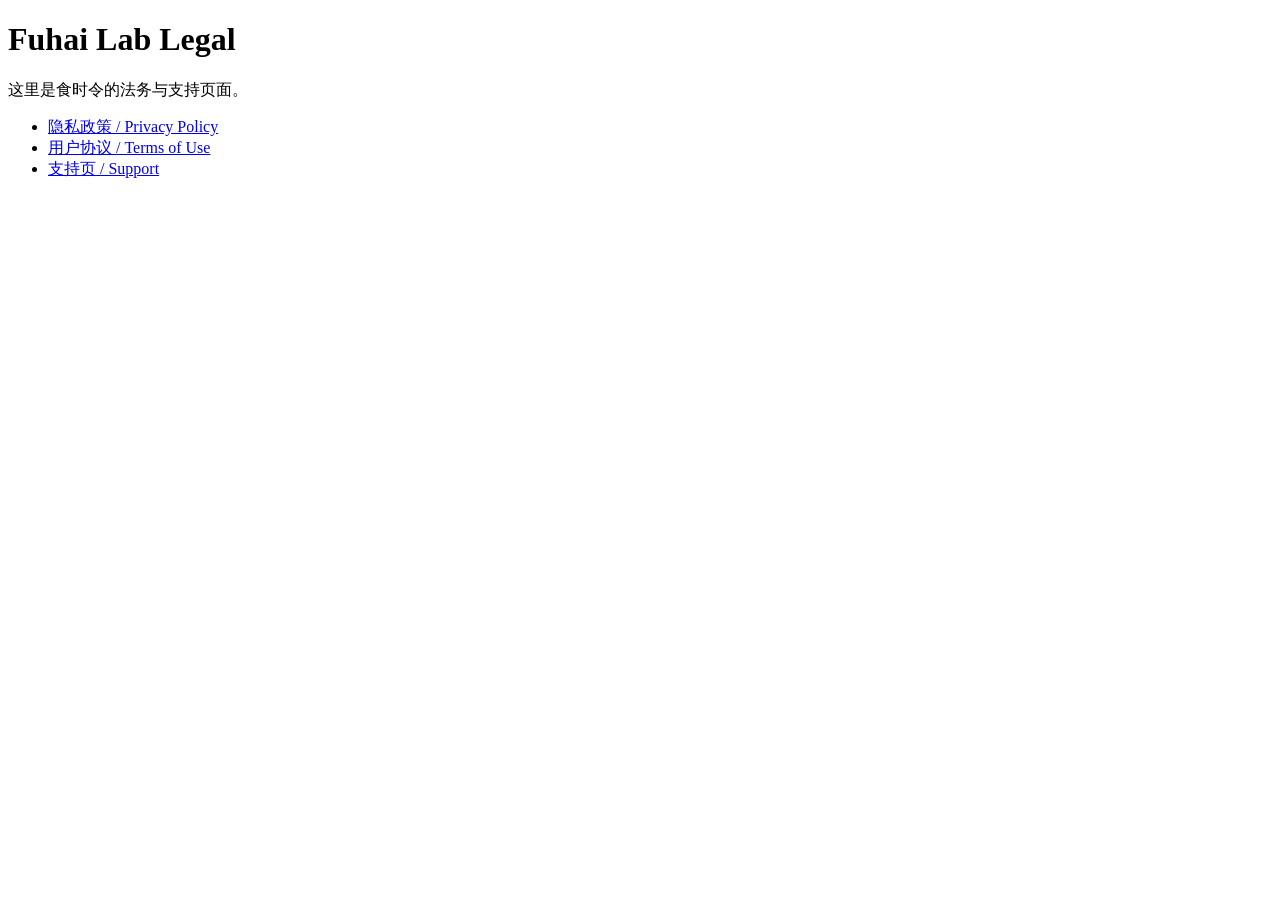
==== index.html @ 19abd69d "Create index.html" ====
<!doctype html>
<html lang="zh-CN">
<head>
  <meta charset="UTF-8">
  <meta name="viewport" content="width=device-width, initial-scale=1.0">
  <title>Fuhai Lab Legal</title>
</head>
<body>
  <h1>Fuhai Lab Legal</h1>
  <p>这里是食时令的法务与支持页面。</p>
  <ul>
    <li><a href="/privacy/">隐私政策 / Privacy Policy</a></li>
    <li><a href="/terms/">用户协议 / Terms of Use</a></li>
    <li><a href="/support/">支持页 / Support</a></li>
  </ul>
</body>
</html>
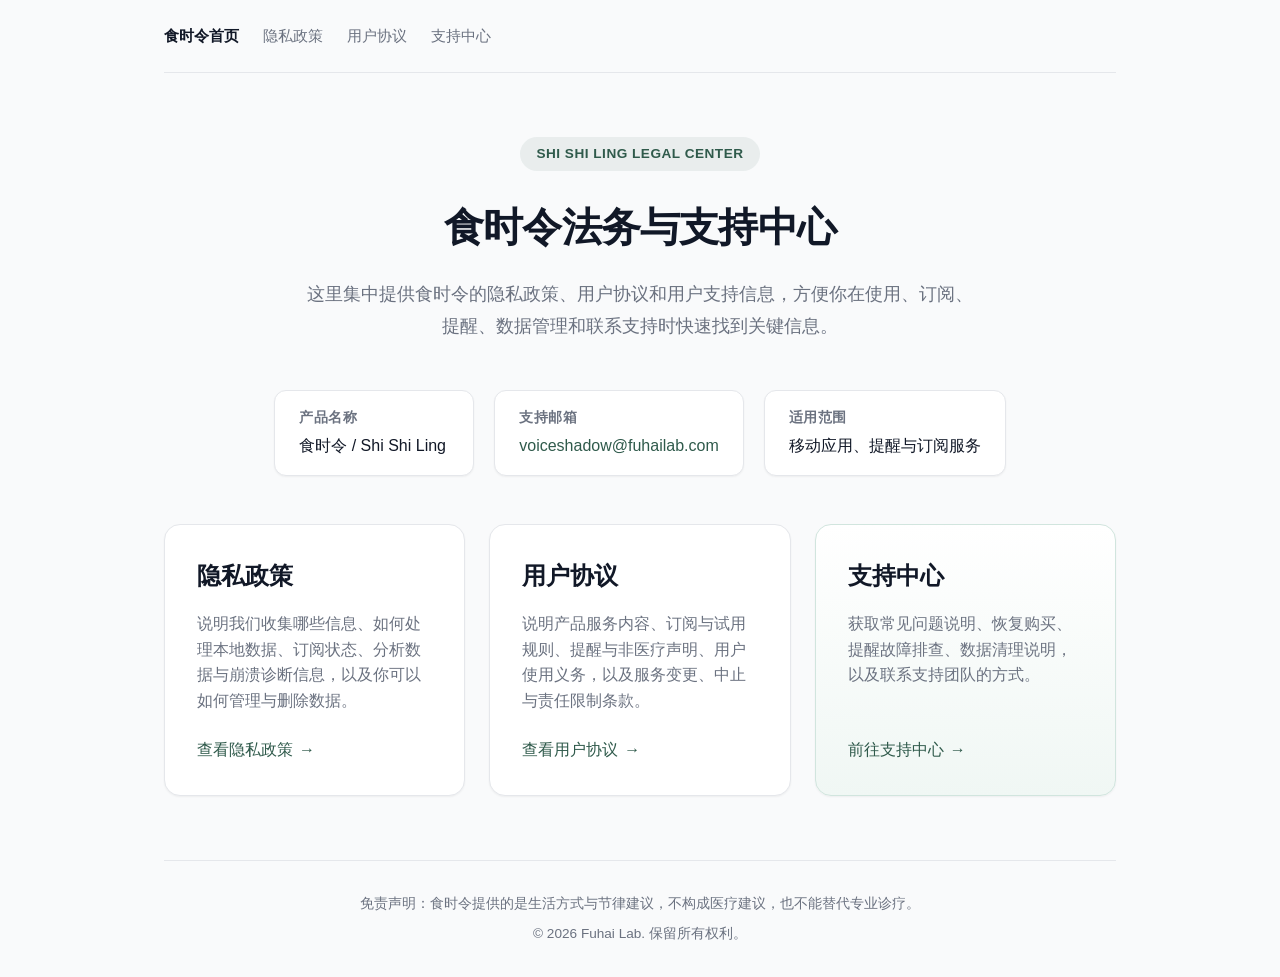
==== commit ca83fbca: "Update index.html" ====
--- a/index.html
+++ b/index.html
@@ -1,17 +1,310 @@
-<!doctype html>
+<!DOCTYPE html>
 <html lang="zh-CN">
+
 <head>
-  <meta charset="UTF-8">
-  <meta name="viewport" content="width=device-width, initial-scale=1.0">
-  <title>Fuhai Lab Legal</title>
+  <meta charset="UTF-8" />
+  <meta name="viewport" content="width=device-width, initial-scale=1.0" />
+  <title>食时令 | 法务与支持中心</title>
+  <meta name="description" content="食时令的隐私政策、用户协议与支持中心。" />
+  <style>
+    /* 基础变量定义：自然、平静的色调 */
+    :root {
+      --primary-color: #2F5A4B;
+      /* 森绿色 */
+      --primary-hover: #1E3F33;
+      --bg-color: #F9FAFB;
+      --card-bg: #FFFFFF;
+      --text-main: #111827;
+      --text-muted: #6B7280;
+      --border-color: #E5E7EB;
+      --radius-lg: 16px;
+      --radius-md: 12px;
+      --shadow-sm: 0 1px 2px 0 rgba(0, 0, 0, 0.05);
+      --shadow-md: 0 4px 6px -1px rgba(0, 0, 0, 0.1), 0 2px 4px -1px rgba(0, 0, 0, 0.06);
+    }
+
+    /* 重置与全局样式 */
+    * {
+      box-sizing: border-box;
+      margin: 0;
+      padding: 0;
+    }
+
+    body {
+      font-family: -apple-system, BlinkMacSystemFont, "PingFang SC", "Microsoft YaHei", "Helvetica Neue", Arial, sans-serif;
+      background-color: var(--bg-color);
+      color: var(--text-main);
+      line-height: 1.6;
+      -webkit-font-smoothing: antialiased;
+    }
+
+    a {
+      color: var(--primary-color);
+      text-decoration: none;
+      transition: color 0.2s ease;
+    }
+
+    a:hover {
+      color: var(--primary-hover);
+    }
+
+    /* 页面容器 */
+    .page-shell {
+      max-width: 1000px;
+      margin: 0 auto;
+      padding: 0 24px;
+      display: flex;
+      flex-direction: column;
+      min-height: 100vh;
+    }
+
+    /* 顶部导航 */
+    .nav {
+      display: flex;
+      gap: 24px;
+      padding: 24px 0;
+      border-bottom: 1px solid var(--border-color);
+      font-weight: 500;
+      font-size: 0.95rem;
+    }
+
+    .nav a {
+      color: var(--text-muted);
+    }
+
+    .nav a:first-child {
+      color: var(--text-main);
+      font-weight: 600;
+    }
+
+    .nav a:hover {
+      color: var(--primary-color);
+    }
+
+    /* Hero 区 */
+    .hero {
+      padding: 64px 0 48px;
+      text-align: center;
+    }
+
+    .eyebrow {
+      display: inline-block;
+      font-size: 0.85rem;
+      font-weight: 600;
+      color: var(--primary-color);
+      background-color: rgba(47, 90, 75, 0.08);
+      padding: 6px 16px;
+      border-radius: 20px;
+      margin-bottom: 24px;
+      letter-spacing: 0.5px;
+      text-transform: uppercase;
+    }
+
+    .hero h1 {
+      font-size: 2.5rem;
+      font-weight: 700;
+      margin-bottom: 20px;
+      color: var(--text-main);
+      letter-spacing: -0.02em;
+    }
+
+    .hero p {
+      font-size: 1.1rem;
+      color: var(--text-muted);
+      max-width: 680px;
+      margin: 0 auto 48px;
+      line-height: 1.8;
+    }
+
+    /* Hero 底部信息卡片 */
+    .hero-meta {
+      display: flex;
+      justify-content: center;
+      gap: 20px;
+      flex-wrap: wrap;
+    }
+
+    .meta-card {
+      background: var(--card-bg);
+      border: 1px solid var(--border-color);
+      padding: 16px 24px;
+      border-radius: var(--radius-md);
+      text-align: left;
+      min-width: 200px;
+      box-shadow: var(--shadow-sm);
+    }
+
+    .meta-card strong {
+      display: block;
+      font-size: 0.85rem;
+      color: var(--text-muted);
+      margin-bottom: 4px;
+      text-transform: uppercase;
+      letter-spacing: 0.5px;
+    }
+
+    .meta-card span {
+      font-size: 1rem;
+      font-weight: 500;
+    }
+
+    /* 栅格内容区 */
+    .section-grid {
+      display: grid;
+      grid-template-columns: repeat(auto-fit, minmax(300px, 1fr));
+      gap: 24px;
+      padding-bottom: 64px;
+    }
+
+    .card {
+      background: var(--card-bg);
+      border: 1px solid var(--border-color);
+      border-radius: var(--radius-lg);
+      padding: 32px;
+      transition: all 0.3s ease;
+      display: flex;
+      flex-direction: column;
+      box-shadow: var(--shadow-sm);
+    }
+
+    .card:hover {
+      transform: translateY(-4px);
+      box-shadow: var(--shadow-md);
+      border-color: #D1D5DB;
+    }
+
+    .card h2 {
+      font-size: 1.5rem;
+      margin-bottom: 16px;
+      color: var(--text-main);
+    }
+
+    .card p {
+      color: var(--text-muted);
+      flex-grow: 1;
+      margin-bottom: 24px;
+    }
+
+    /* 卡片内的链接按钮化 */
+    .card a {
+      display: inline-flex;
+      align-items: center;
+      font-weight: 500;
+    }
+
+    .card a::after {
+      content: "→";
+      margin-left: 6px;
+      transition: transform 0.2s ease;
+    }
+
+    .card a:hover::after {
+      transform: translateX(4px);
+    }
+
+    /* 突出显示支持卡片 */
+    .support-highlight {
+      background: linear-gradient(180deg, #FFFFFF 0%, #F0F7F4 100%);
+      border: 1px solid #D1E5DE;
+    }
+
+    /* 页脚 */
+    .footer {
+      margin-top: auto;
+      padding: 32px 0;
+      border-top: 1px solid var(--border-color);
+      text-align: center;
+      color: var(--text-muted);
+      font-size: 0.85rem;
+    }
+
+    /* 响应式设计 (移动端适配) */
+    @media (max-width: 768px) {
+      .hero h1 {
+        font-size: 2rem;
+      }
+
+      .hero-meta {
+        flex-direction: column;
+        align-items: stretch;
+      }
+
+      .meta-card {
+        text-align: center;
+      }
+
+      .nav {
+        justify-content: center;
+        flex-wrap: wrap;
+        gap: 16px;
+      }
+    }
+  </style>
 </head>
+
 <body>
-  <h1>Fuhai Lab Legal</h1>
-  <p>这里是食时令的法务与支持页面。</p>
-  <ul>
-    <li><a href="/privacy/">隐私政策 / Privacy Policy</a></li>
-    <li><a href="/terms/">用户协议 / Terms of Use</a></li>
-    <li><a href="/support/">支持页 / Support</a></li>
-  </ul>
+  <main class="page-shell">
+    <nav class="nav" aria-label="Primary">
+      <a href="/">食时令首页</a>
+      <a href="/privacy/">隐私政策</a>
+      <a href="/terms/">用户协议</a>
+      <a href="/support/">支持中心</a>
+    </nav>
+
+    <section class="hero">
+      <span class="eyebrow">Shi Shi Ling Legal Center</span>
+      <h1>食时令法务与支持中心</h1>
+      <p>
+        这里集中提供食时令的隐私政策、用户协议和用户支持信息，方便你在使用、订阅、提醒、数据管理和联系支持时快速找到关键信息。
+      </p>
+
+      <div class="hero-meta">
+        <div class="meta-card">
+          <strong>产品名称</strong>
+          <span>食时令 / Shi Shi Ling</span>
+        </div>
+        <div class="meta-card">
+          <strong>支持邮箱</strong>
+          <span><a href="mailto:voiceshadow@fuhailab.com">voiceshadow@fuhailab.com</a></span>
+        </div>
+        <div class="meta-card">
+          <strong>适用范围</strong>
+          <span>移动应用、提醒与订阅服务</span>
+        </div>
+      </div>
+    </section>
+
+    <section class="section-grid">
+      <article class="card">
+        <h2>隐私政策</h2>
+        <p>
+          说明我们收集哪些信息、如何处理本地数据、订阅状态、分析数据与崩溃诊断信息，以及你可以如何管理与删除数据。
+        </p>
+        <a href="/privacy/">查看隐私政策</a>
+      </article>
+
+      <article class="card">
+        <h2>用户协议</h2>
+        <p>
+          说明产品服务内容、订阅与试用规则、提醒与非医疗声明、用户使用义务，以及服务变更、中止与责任限制条款。
+        </p>
+        <a href="/terms/">查看用户协议</a>
+      </article>
+
+      <article class="card support-highlight">
+        <h2>支持中心</h2>
+        <p>
+          获取常见问题说明、恢复购买、提醒故障排查、数据清理说明，以及联系支持团队的方式。
+        </p>
+        <a href="/support/">前往支持中心</a>
+      </article>
+    </section>
+
+    <footer class="footer">
+      <p>免责声明：食时令提供的是生活方式与节律建议，不构成医疗建议，也不能替代专业诊疗。</p>
+      <p style="margin-top: 8px;">&copy; 2026 Fuhai Lab. 保留所有权利。</p>
+    </footer>
+  </main>
 </body>
+
 </html>
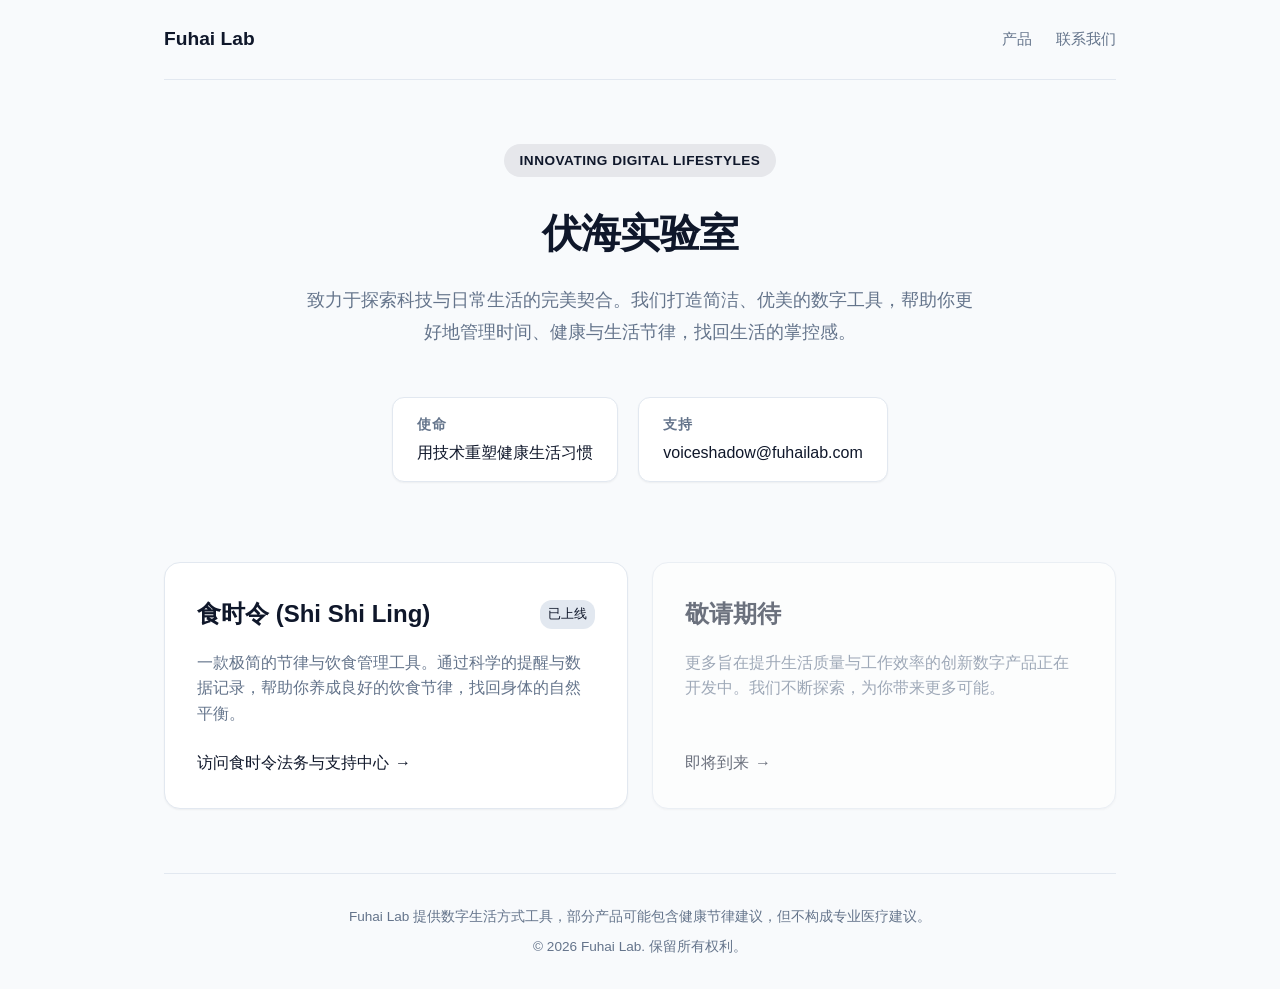
==== commit 221caa61: "feat: restructure Fuhai Lab website and unify styles - Move existing Shi Shi Ling pages into `shishi" ====
--- a/index.html
+++ b/index.html
@@ -4,304 +4,63 @@
 <head>
   <meta charset="UTF-8" />
   <meta name="viewport" content="width=device-width, initial-scale=1.0" />
-  <title>食时令 | 法务与支持中心</title>
-  <meta name="description" content="食时令的隐私政策、用户协议与支持中心。" />
-  <style>
-    /* 基础变量定义：自然、平静的色调 */
-    :root {
-      --primary-color: #2F5A4B;
-      /* 森绿色 */
-      --primary-hover: #1E3F33;
-      --bg-color: #F9FAFB;
-      --card-bg: #FFFFFF;
-      --text-main: #111827;
-      --text-muted: #6B7280;
-      --border-color: #E5E7EB;
-      --radius-lg: 16px;
-      --radius-md: 12px;
-      --shadow-sm: 0 1px 2px 0 rgba(0, 0, 0, 0.05);
-      --shadow-md: 0 4px 6px -1px rgba(0, 0, 0, 0.1), 0 2px 4px -1px rgba(0, 0, 0, 0.06);
-    }
-
-    /* 重置与全局样式 */
-    * {
-      box-sizing: border-box;
-      margin: 0;
-      padding: 0;
-    }
-
-    body {
-      font-family: -apple-system, BlinkMacSystemFont, "PingFang SC", "Microsoft YaHei", "Helvetica Neue", Arial, sans-serif;
-      background-color: var(--bg-color);
-      color: var(--text-main);
-      line-height: 1.6;
-      -webkit-font-smoothing: antialiased;
-    }
-
-    a {
-      color: var(--primary-color);
-      text-decoration: none;
-      transition: color 0.2s ease;
-    }
-
-    a:hover {
-      color: var(--primary-hover);
-    }
-
-    /* 页面容器 */
-    .page-shell {
-      max-width: 1000px;
-      margin: 0 auto;
-      padding: 0 24px;
-      display: flex;
-      flex-direction: column;
-      min-height: 100vh;
-    }
-
-    /* 顶部导航 */
-    .nav {
-      display: flex;
-      gap: 24px;
-      padding: 24px 0;
-      border-bottom: 1px solid var(--border-color);
-      font-weight: 500;
-      font-size: 0.95rem;
-    }
-
-    .nav a {
-      color: var(--text-muted);
-    }
-
-    .nav a:first-child {
-      color: var(--text-main);
-      font-weight: 600;
-    }
-
-    .nav a:hover {
-      color: var(--primary-color);
-    }
-
-    /* Hero 区 */
-    .hero {
-      padding: 64px 0 48px;
-      text-align: center;
-    }
-
-    .eyebrow {
-      display: inline-block;
-      font-size: 0.85rem;
-      font-weight: 600;
-      color: var(--primary-color);
-      background-color: rgba(47, 90, 75, 0.08);
-      padding: 6px 16px;
-      border-radius: 20px;
-      margin-bottom: 24px;
-      letter-spacing: 0.5px;
-      text-transform: uppercase;
-    }
-
-    .hero h1 {
-      font-size: 2.5rem;
-      font-weight: 700;
-      margin-bottom: 20px;
-      color: var(--text-main);
-      letter-spacing: -0.02em;
-    }
-
-    .hero p {
-      font-size: 1.1rem;
-      color: var(--text-muted);
-      max-width: 680px;
-      margin: 0 auto 48px;
-      line-height: 1.8;
-    }
-
-    /* Hero 底部信息卡片 */
-    .hero-meta {
-      display: flex;
-      justify-content: center;
-      gap: 20px;
-      flex-wrap: wrap;
-    }
-
-    .meta-card {
-      background: var(--card-bg);
-      border: 1px solid var(--border-color);
-      padding: 16px 24px;
-      border-radius: var(--radius-md);
-      text-align: left;
-      min-width: 200px;
-      box-shadow: var(--shadow-sm);
-    }
-
-    .meta-card strong {
-      display: block;
-      font-size: 0.85rem;
-      color: var(--text-muted);
-      margin-bottom: 4px;
-      text-transform: uppercase;
-      letter-spacing: 0.5px;
-    }
-
-    .meta-card span {
-      font-size: 1rem;
-      font-weight: 500;
-    }
-
-    /* 栅格内容区 */
-    .section-grid {
-      display: grid;
-      grid-template-columns: repeat(auto-fit, minmax(300px, 1fr));
-      gap: 24px;
-      padding-bottom: 64px;
-    }
-
-    .card {
-      background: var(--card-bg);
-      border: 1px solid var(--border-color);
-      border-radius: var(--radius-lg);
-      padding: 32px;
-      transition: all 0.3s ease;
-      display: flex;
-      flex-direction: column;
-      box-shadow: var(--shadow-sm);
-    }
-
-    .card:hover {
-      transform: translateY(-4px);
-      box-shadow: var(--shadow-md);
-      border-color: #D1D5DB;
-    }
-
-    .card h2 {
-      font-size: 1.5rem;
-      margin-bottom: 16px;
-      color: var(--text-main);
-    }
-
-    .card p {
-      color: var(--text-muted);
-      flex-grow: 1;
-      margin-bottom: 24px;
-    }
-
-    /* 卡片内的链接按钮化 */
-    .card a {
-      display: inline-flex;
-      align-items: center;
-      font-weight: 500;
-    }
-
-    .card a::after {
-      content: "→";
-      margin-left: 6px;
-      transition: transform 0.2s ease;
-    }
-
-    .card a:hover::after {
-      transform: translateX(4px);
-    }
-
-    /* 突出显示支持卡片 */
-    .support-highlight {
-      background: linear-gradient(180deg, #FFFFFF 0%, #F0F7F4 100%);
-      border: 1px solid #D1E5DE;
-    }
-
-    /* 页脚 */
-    .footer {
-      margin-top: auto;
-      padding: 32px 0;
-      border-top: 1px solid var(--border-color);
-      text-align: center;
-      color: var(--text-muted);
-      font-size: 0.85rem;
-    }
-
-    /* 响应式设计 (移动端适配) */
-    @media (max-width: 768px) {
-      .hero h1 {
-        font-size: 2rem;
-      }
-
-      .hero-meta {
-        flex-direction: column;
-        align-items: stretch;
-      }
-
-      .meta-card {
-        text-align: center;
-      }
-
-      .nav {
-        justify-content: center;
-        flex-wrap: wrap;
-        gap: 16px;
-      }
-    }
-  </style>
+  <title>Fuhai Lab | 伏海实验室</title>
+  <meta name="description" content="Fuhai Lab (伏海实验室) 官方网站，探索数字健康与生活方式的创新产品。" />
+  <link rel="stylesheet" href="/css/global.css">
 </head>
 
-<body>
+<body class="fuhai-hero">
   <main class="page-shell">
-    <nav class="nav" aria-label="Primary">
-      <a href="/">食时令首页</a>
-      <a href="/privacy/">隐私政策</a>
-      <a href="/terms/">用户协议</a>
-      <a href="/support/">支持中心</a>
+    <nav class="fuhai-nav" aria-label="Primary">
+      <div class="logo">Fuhai Lab</div>
+      <div class="links">
+        <a href="#products">产品</a>
+        <a href="mailto:voiceshadow@fuhailab.com">联系我们</a>
+      </div>
     </nav>
 
     <section class="hero">
-      <span class="eyebrow">Shi Shi Ling Legal Center</span>
-      <h1>食时令法务与支持中心</h1>
+      <span class="eyebrow">Innovating Digital Lifestyles</span>
+      <h1>伏海实验室</h1>
       <p>
-        这里集中提供食时令的隐私政策、用户协议和用户支持信息，方便你在使用、订阅、提醒、数据管理和联系支持时快速找到关键信息。
+        致力于探索科技与日常生活的完美契合。我们打造简洁、优美的数字工具，帮助你更好地管理时间、健康与生活节律，找回生活的掌控感。
       </p>
 
       <div class="hero-meta">
         <div class="meta-card">
-          <strong>产品名称</strong>
-          <span>食时令 / Shi Shi Ling</span>
+          <strong>使命</strong>
+          <span>用技术重塑健康生活习惯</span>
         </div>
         <div class="meta-card">
-          <strong>支持邮箱</strong>
+          <strong>支持</strong>
           <span><a href="mailto:voiceshadow@fuhailab.com">voiceshadow@fuhailab.com</a></span>
-        </div>
-        <div class="meta-card">
-          <strong>适用范围</strong>
-          <span>移动应用、提醒与订阅服务</span>
         </div>
       </div>
     </section>
 
-    <section class="section-grid">
+    <section id="products" class="section-grid" style="margin-top: 32px;">
       <article class="card">
-        <h2>隐私政策</h2>
+        <div style="display: flex; align-items: center; justify-content: space-between; margin-bottom: 16px;">
+            <h2 style="margin-bottom: 0;">食时令 (Shi Shi Ling)</h2>
+            <span style="font-size: 0.8rem; background: var(--border-color); padding: 4px 8px; border-radius: 12px; font-weight: 500;">已上线</span>
+        </div>
         <p>
-          说明我们收集哪些信息、如何处理本地数据、订阅状态、分析数据与崩溃诊断信息，以及你可以如何管理与删除数据。
+          一款极简的节律与饮食管理工具。通过科学的提醒与数据记录，帮助你养成良好的饮食节律，找回身体的自然平衡。
         </p>
-        <a href="/privacy/">查看隐私政策</a>
+        <a href="/shishiling/">访问食时令法务与支持中心</a>
       </article>
 
-      <article class="card">
-        <h2>用户协议</h2>
+      <article class="card" style="opacity: 0.6; pointer-events: none;">
+        <h2>敬请期待</h2>
         <p>
-          说明产品服务内容、订阅与试用规则、提醒与非医疗声明、用户使用义务，以及服务变更、中止与责任限制条款。
+          更多旨在提升生活质量与工作效率的创新数字产品正在开发中。我们不断探索，为你带来更多可能。
         </p>
-        <a href="/terms/">查看用户协议</a>
-      </article>
-
-      <article class="card support-highlight">
-        <h2>支持中心</h2>
-        <p>
-          获取常见问题说明、恢复购买、提醒故障排查、数据清理说明，以及联系支持团队的方式。
-        </p>
-        <a href="/support/">前往支持中心</a>
+        <a href="#">即将到来</a>
       </article>
     </section>
 
     <footer class="footer">
-      <p>免责声明：食时令提供的是生活方式与节律建议，不构成医疗建议，也不能替代专业诊疗。</p>
+      <p>Fuhai Lab 提供数字生活方式工具，部分产品可能包含健康节律建议，但不构成专业医疗建议。</p>
       <p style="margin-top: 8px;">&copy; 2026 Fuhai Lab. 保留所有权利。</p>
     </footer>
   </main>
--- a/css/global.css
+++ b/css/global.css
@@ -0,0 +1,496 @@
+/* css/global.css */
+/* 基础变量定义：Fuhai Lab 官网色调 */
+:root {
+  --primary-color: #0F172A; /* 深蓝色 */
+  --primary-hover: #1E293B;
+  --bg-color: #F8FAFC;
+  --card-bg: #FFFFFF;
+  --text-main: #0F172A;
+  --text-muted: #64748B;
+  --border-color: #E2E8F0;
+  --radius-lg: 16px;
+  --radius-md: 12px;
+  --shadow-sm: 0 1px 2px 0 rgba(0, 0, 0, 0.05);
+  --shadow-md: 0 4px 6px -1px rgba(0, 0, 0, 0.1), 0 2px 4px -1px rgba(0, 0, 0, 0.06);
+}
+
+/* 覆盖食时令相关页面的变量 */
+.theme-shishiling {
+  --primary-color: #2F5A4B;
+  --primary-hover: #1E3F33;
+  --bg-color: #F9FAFB;
+  --card-bg: #FFFFFF;
+  --text-main: #111827;
+  --text-muted: #6B7280;
+  --border-color: #E5E7EB;
+  --radius-lg: 16px;
+  --radius-md: 12px;
+  --shadow-sm: 0 1px 2px 0 rgba(0, 0, 0, 0.05);
+  --shadow-md: 0 4px 6px -1px rgba(0, 0, 0, 0.1), 0 2px 4px -1px rgba(0, 0, 0, 0.06);
+}
+
+/* 重置与全局样式 */
+* {
+  box-sizing: border-box;
+  margin: 0;
+  padding: 0;
+}
+
+body {
+  font-family: -apple-system, BlinkMacSystemFont, "PingFang SC", "Microsoft YaHei", "Helvetica Neue", Arial, sans-serif;
+  background-color: var(--bg-color);
+  color: var(--text-main);
+  line-height: 1.6;
+  -webkit-font-smoothing: antialiased;
+}
+
+a {
+  color: var(--primary-color);
+  text-decoration: none;
+  transition: color 0.2s ease;
+}
+
+a:hover {
+  color: var(--primary-hover);
+}
+
+/* 页面容器 */
+.page-shell {
+  max-width: 1000px;
+  margin: 0 auto;
+  padding: 0 24px;
+  display: flex;
+  flex-direction: column;
+  min-height: 100vh;
+}
+.page-shell.narrow {
+  max-width: 800px; /* 法务页面稍窄一些，提升阅读体验 */
+}
+
+/* 顶部导航 */
+.nav {
+  display: flex;
+  gap: 24px;
+  padding: 24px 0;
+  border-bottom: 1px solid var(--border-color);
+  font-weight: 500;
+  font-size: 0.95rem;
+}
+
+.nav a {
+  color: var(--text-muted);
+}
+
+.nav a:first-child, .nav a.active {
+  color: var(--text-main);
+  font-weight: 600;
+}
+
+.nav a:hover {
+  color: var(--primary-color);
+}
+
+/* Fuhai Lab Nav */
+.fuhai-nav {
+  display: flex;
+  justify-content: space-between;
+  align-items: center;
+  padding: 24px 0;
+  border-bottom: 1px solid var(--border-color);
+}
+.fuhai-nav .logo {
+  font-size: 1.2rem;
+  font-weight: 700;
+  color: var(--text-main);
+}
+.fuhai-nav .links {
+  display: flex;
+  gap: 24px;
+  font-weight: 500;
+  font-size: 0.95rem;
+}
+.fuhai-nav .links a {
+  color: var(--text-muted);
+}
+.fuhai-nav .links a:hover {
+  color: var(--primary-color);
+}
+
+/* 返回组件 */
+.back-link {
+  display: inline-block;
+  margin: 32px 0 16px;
+  font-size: 0.95rem;
+  color: var(--text-muted);
+  text-decoration: none;
+}
+.back-link::before { content: "←"; margin-right: 6px; }
+.back-link:hover { color: var(--primary-color); text-decoration: none; }
+
+/* Hero 区 */
+.hero {
+  padding: 64px 0 48px;
+  text-align: center;
+}
+
+.eyebrow {
+  display: inline-block;
+  font-size: 0.85rem;
+  font-weight: 600;
+  color: var(--primary-color);
+  background-color: rgba(47, 90, 75, 0.08); /* 这里如果是统一的话，可以改用 var(--primary-color) 和 opacity */
+  padding: 6px 16px;
+  border-radius: 20px;
+  margin-bottom: 24px;
+  letter-spacing: 0.5px;
+  text-transform: uppercase;
+}
+.theme-shishiling .eyebrow {
+  background-color: rgba(47, 90, 75, 0.08);
+}
+.fuhai-hero .eyebrow {
+  background-color: rgba(15, 23, 42, 0.08);
+}
+
+
+.hero h1 {
+  font-size: 2.5rem;
+  font-weight: 700;
+  margin-bottom: 20px;
+  color: var(--text-main);
+  letter-spacing: -0.02em;
+}
+
+.hero p {
+  font-size: 1.1rem;
+  color: var(--text-muted);
+  max-width: 680px;
+  margin: 0 auto 48px;
+  line-height: 1.8;
+}
+
+/* Hero 底部信息卡片 */
+.hero-meta {
+  display: flex;
+  justify-content: center;
+  gap: 20px;
+  flex-wrap: wrap;
+}
+
+.meta-card {
+  background: var(--card-bg);
+  border: 1px solid var(--border-color);
+  padding: 16px 24px;
+  border-radius: var(--radius-md);
+  text-align: left;
+  min-width: 200px;
+  box-shadow: var(--shadow-sm);
+}
+
+.meta-card strong {
+  display: block;
+  font-size: 0.85rem;
+  color: var(--text-muted);
+  margin-bottom: 4px;
+  text-transform: uppercase;
+  letter-spacing: 0.5px;
+}
+
+.meta-card span {
+  font-size: 1rem;
+  font-weight: 500;
+}
+
+/* 栅格内容区 */
+.section-grid {
+  display: grid;
+  grid-template-columns: repeat(auto-fit, minmax(300px, 1fr));
+  gap: 24px;
+  padding-bottom: 64px;
+}
+
+.card {
+  background: var(--card-bg);
+  border: 1px solid var(--border-color);
+  border-radius: var(--radius-lg);
+  padding: 32px;
+  transition: all 0.3s ease;
+  display: flex;
+  flex-direction: column;
+  box-shadow: var(--shadow-sm);
+}
+
+.card:hover {
+  transform: translateY(-4px);
+  box-shadow: var(--shadow-md);
+  border-color: #D1D5DB;
+}
+
+.card h2 {
+  font-size: 1.5rem;
+  margin-bottom: 16px;
+  color: var(--text-main);
+}
+
+.card p {
+  color: var(--text-muted);
+  flex-grow: 1;
+  margin-bottom: 24px;
+}
+
+/* 卡片内的链接按钮化 */
+.card a {
+  display: inline-flex;
+  align-items: center;
+  font-weight: 500;
+}
+
+.card a::after {
+  content: "→";
+  margin-left: 6px;
+  transition: transform 0.2s ease;
+}
+
+.card a:hover::after {
+  transform: translateX(4px);
+}
+
+/* 突出显示支持卡片 */
+.support-highlight {
+  background: linear-gradient(180deg, #FFFFFF 0%, #F0F7F4 100%);
+  border: 1px solid #D1E5DE;
+}
+
+/* 法务内容容器 */
+.legal-content {
+  background: var(--card-bg);
+  border: 1px solid var(--border-color);
+  border-radius: var(--radius-lg);
+  padding: 48px;
+  margin-bottom: 64px;
+  box-shadow: 0 1px 2px 0 rgba(0, 0, 0, 0.05);
+}
+
+/* 长文本排版 (Prose) */
+.prose h1 {
+  font-size: 2rem;
+  font-weight: 700;
+  margin-bottom: 8px;
+  color: var(--text-main);
+  letter-spacing: -0.02em;
+}
+
+.prose .update-date {
+  font-size: 0.9rem;
+  color: var(--text-muted);
+  margin-bottom: 40px;
+  display: block;
+}
+
+.prose h2 {
+  font-size: 1.25rem;
+  font-weight: 600;
+  margin-top: 40px;
+  margin-bottom: 16px;
+  color: var(--text-main);
+  border-bottom: 1px solid var(--border-color);
+  padding-bottom: 8px;
+}
+
+.prose p {
+  color: var(--text-muted);
+  margin-bottom: 16px;
+  line-height: 1.8;
+}
+
+.prose ul {
+  margin-bottom: 16px;
+  padding-left: 24px;
+  color: var(--text-muted);
+}
+
+.prose li {
+  margin-bottom: 8px;
+  line-height: 1.8;
+}
+
+.prose strong {
+  color: var(--text-main);
+  font-weight: 600;
+}
+
+/* 强调声明块 */
+.prose .disclaimer-box {
+  background-color: #FFFBEB;
+  border-left: 4px solid #F59E0B;
+  padding: 16px 20px;
+  margin: 24px 0;
+  color: #92400E;
+  border-radius: 0 8px 8px 0;
+  font-size: 0.95rem;
+}
+
+.prose .disclaimer-box strong {
+  color: #92400E;
+}
+
+
+/* 支持中心特定 */
+.support-header {
+  margin-bottom: 40px;
+}
+.support-header h1 {
+  font-size: 2rem;
+  font-weight: 700;
+  color: var(--text-main);
+  margin-bottom: 12px;
+  letter-spacing: -0.02em;
+}
+.support-header p {
+  color: var(--text-muted);
+  font-size: 1.1rem;
+}
+
+/* 优先联系卡片 */
+.contact-card {
+  background: linear-gradient(135deg, #2F5A4B 0%, #1E3F33 100%);
+  color: white;
+  padding: 32px;
+  border-radius: var(--radius-lg);
+  margin-bottom: 48px;
+  display: flex;
+  flex-direction: column;
+  align-items: flex-start;
+  box-shadow: 0 4px 12px rgba(47, 90, 75, 0.2);
+}
+.contact-card h2 {
+  font-size: 1.25rem;
+  margin-bottom: 8px;
+}
+.contact-card p {
+  color: #D1E5DE;
+  margin-bottom: 24px;
+}
+.contact-btn {
+  background: white;
+  color: var(--primary-color);
+  padding: 12px 24px;
+  border-radius: 30px;
+  font-weight: 600;
+  text-decoration: none;
+  transition: transform 0.2s ease, box-shadow 0.2s ease;
+}
+.contact-btn:hover {
+  text-decoration: none;
+  transform: translateY(-2px);
+  box-shadow: 0 4px 8px rgba(0,0,0,0.1);
+}
+
+/* FAQ 手风琴样式 */
+.faq-section h2 {
+  font-size: 1.25rem;
+  margin-bottom: 24px;
+  color: var(--text-main);
+  padding-bottom: 8px;
+  border-bottom: 1px solid var(--border-color);
+}
+
+details {
+  background: var(--card-bg);
+  border: 1px solid var(--border-color);
+  border-radius: var(--radius-md);
+  margin-bottom: 16px;
+  overflow: hidden;
+  transition: box-shadow 0.2s ease;
+}
+details:hover {
+  border-color: #D1D5DB;
+}
+details[open] {
+  box-shadow: 0 2px 4px rgba(0,0,0,0.02);
+}
+
+summary {
+  padding: 20px 24px;
+  font-weight: 600;
+  cursor: pointer;
+  list-style: none; /* 隐藏默认箭头 */
+  position: relative;
+  color: var(--text-main);
+  user-select: none;
+}
+/* 自定义加号/减号图标 */
+summary::after {
+  content: "+";
+  position: absolute;
+  right: 24px;
+  top: 50%;
+  transform: translateY(-50%);
+  font-size: 1.5rem;
+  font-weight: 300;
+  color: var(--text-muted);
+  transition: transform 0.3s ease;
+}
+details[open] summary::after {
+  content: "−";
+  transform: translateY(-50%) rotate(180deg);
+}
+summary::-webkit-details-marker {
+  display: none;
+}
+
+.answer {
+  padding: 0 24px 24px;
+  color: var(--text-muted);
+  line-height: 1.7;
+}
+.answer ul {
+  margin-top: 12px;
+  padding-left: 20px;
+}
+.answer li {
+  margin-bottom: 8px;
+}
+.answer a {
+  text-decoration: underline;
+}
+
+/* 页脚 */
+.footer {
+  margin-top: auto;
+  padding: 32px 0;
+  border-top: 1px solid var(--border-color);
+  text-align: center;
+  color: var(--text-muted);
+  font-size: 0.85rem;
+}
+
+/* 响应式设计 (移动端适配) */
+@media (max-width: 768px) {
+  .hero h1 {
+    font-size: 2rem;
+  }
+
+  .hero-meta {
+    flex-direction: column;
+    align-items: stretch;
+  }
+
+  .meta-card {
+    text-align: center;
+  }
+
+  .nav {
+    justify-content: center;
+    flex-wrap: wrap;
+    gap: 16px;
+  }
+
+  .legal-content { padding: 32px 24px; }
+  .prose h1 { font-size: 1.75rem; }
+
+  .contact-card { padding: 24px; }
+  summary { padding: 16px; padding-right: 48px; }
+  summary::after { right: 16px; }
+  .answer { padding: 0 16px 20px; }
+}
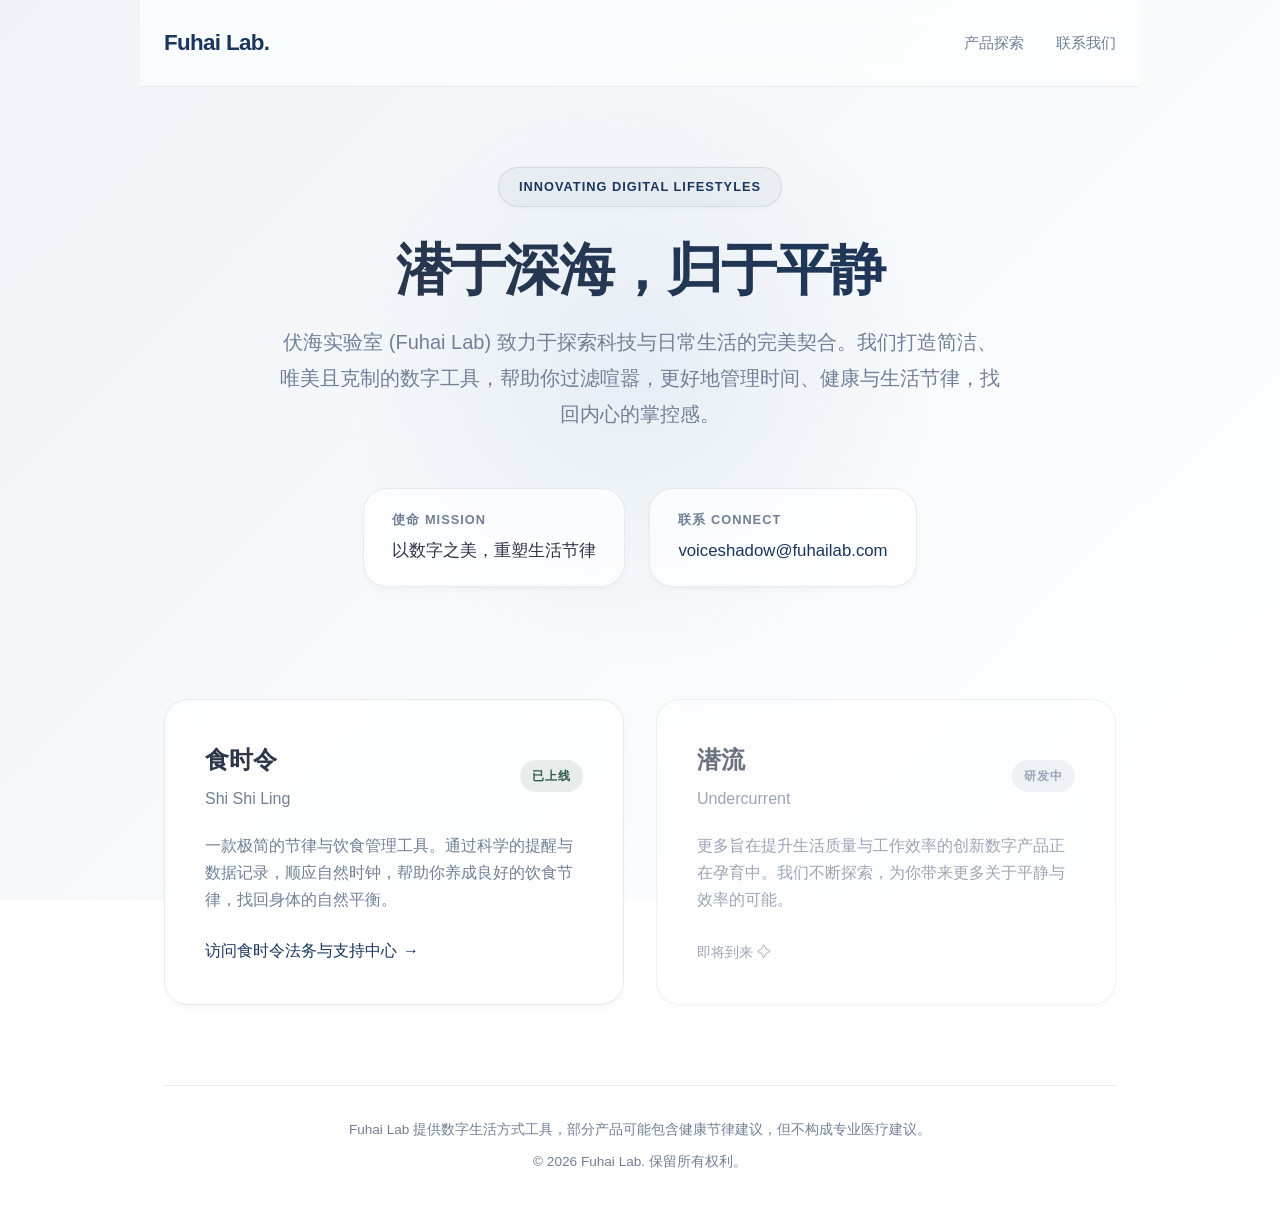
==== commit 7fc24193: "Restructure Fuhai Lab website and unify aesthetics Co-authored-by: qwynnx6mkf-a11y <246872801+qwynnx" ====
--- a/index.html
+++ b/index.html
@@ -12,50 +12,53 @@
 <body class="fuhai-hero">
   <main class="page-shell">
     <nav class="fuhai-nav" aria-label="Primary">
-      <div class="logo">Fuhai Lab</div>
+      <div class="logo">Fuhai Lab.</div>
       <div class="links">
-        <a href="#products">产品</a>
+        <a href="#products">产品探索</a>
         <a href="mailto:voiceshadow@fuhailab.com">联系我们</a>
       </div>
     </nav>
 
     <section class="hero">
       <span class="eyebrow">Innovating Digital Lifestyles</span>
-      <h1>伏海实验室</h1>
+      <h1>潜于深海，归于平静</h1>
       <p>
-        致力于探索科技与日常生活的完美契合。我们打造简洁、优美的数字工具，帮助你更好地管理时间、健康与生活节律，找回生活的掌控感。
+        伏海实验室 (Fuhai Lab) 致力于探索科技与日常生活的完美契合。我们打造简洁、唯美且克制的数字工具，帮助你过滤喧嚣，更好地管理时间、健康与生活节律，找回内心的掌控感。
       </p>
 
       <div class="hero-meta">
         <div class="meta-card">
-          <strong>使命</strong>
-          <span>用技术重塑健康生活习惯</span>
+          <strong>使命 Mission</strong>
+          <span>以数字之美，重塑生活节律</span>
         </div>
         <div class="meta-card">
-          <strong>支持</strong>
+          <strong>联系 Connect</strong>
           <span><a href="mailto:voiceshadow@fuhailab.com">voiceshadow@fuhailab.com</a></span>
         </div>
       </div>
     </section>
 
-    <section id="products" class="section-grid" style="margin-top: 32px;">
+    <section id="products" class="section-grid" style="margin-top: 48px;">
       <article class="card">
-        <div style="display: flex; align-items: center; justify-content: space-between; margin-bottom: 16px;">
-            <h2 style="margin-bottom: 0;">食时令 (Shi Shi Ling)</h2>
-            <span style="font-size: 0.8rem; background: var(--border-color); padding: 4px 8px; border-radius: 12px; font-weight: 500;">已上线</span>
+        <div style="display: flex; align-items: center; justify-content: space-between; margin-bottom: 20px;">
+            <h2 style="margin-bottom: 0;">食时令<br><span style="font-size: 1rem; font-weight: 400; color: var(--text-muted); display: block; margin-top: 4px;">Shi Shi Ling</span></h2>
+            <span style="font-size: 0.75rem; background: rgba(47, 90, 75, 0.1); color: #2F5A4B; padding: 6px 12px; border-radius: 20px; font-weight: 600; letter-spacing: 1px;">已上线</span>
         </div>
         <p>
-          一款极简的节律与饮食管理工具。通过科学的提醒与数据记录，帮助你养成良好的饮食节律，找回身体的自然平衡。
+          一款极简的节律与饮食管理工具。通过科学的提醒与数据记录，顺应自然时钟，帮助你养成良好的饮食节律，找回身体的自然平衡。
         </p>
         <a href="/shishiling/">访问食时令法务与支持中心</a>
       </article>
 
-      <article class="card" style="opacity: 0.6; pointer-events: none;">
-        <h2>敬请期待</h2>
+      <article class="card" style="opacity: 0.7;">
+        <div style="display: flex; align-items: center; justify-content: space-between; margin-bottom: 20px;">
+            <h2 style="margin-bottom: 0;">潜流<br><span style="font-size: 1rem; font-weight: 400; color: var(--text-muted); display: block; margin-top: 4px;">Undercurrent</span></h2>
+            <span style="font-size: 0.75rem; background: var(--border-color); color: var(--text-muted); padding: 6px 12px; border-radius: 20px; font-weight: 600; letter-spacing: 1px;">研发中</span>
+        </div>
         <p>
-          更多旨在提升生活质量与工作效率的创新数字产品正在开发中。我们不断探索，为你带来更多可能。
+          更多旨在提升生活质量与工作效率的创新数字产品正在孕育中。我们不断探索，为你带来更多关于平静与效率的可能。
         </p>
-        <a href="#">即将到来</a>
+        <span style="color: var(--text-muted); font-size: 0.9rem; font-weight: 500;">即将到来 ✧</span>
       </article>
     </section>
 
--- a/css/global.css
+++ b/css/global.css
@@ -1,32 +1,34 @@
 /* css/global.css */
-/* 基础变量定义：Fuhai Lab 官网色调 */
+/* 基础变量定义：Fuhai Lab 官网色调 - 更唯美、现代 */
 :root {
-  --primary-color: #0F172A; /* 深蓝色 */
-  --primary-hover: #1E293B;
-  --bg-color: #F8FAFC;
-  --card-bg: #FFFFFF;
-  --text-main: #0F172A;
-  --text-muted: #64748B;
-  --border-color: #E2E8F0;
-  --radius-lg: 16px;
-  --radius-md: 12px;
-  --shadow-sm: 0 1px 2px 0 rgba(0, 0, 0, 0.05);
-  --shadow-md: 0 4px 6px -1px rgba(0, 0, 0, 0.1), 0 2px 4px -1px rgba(0, 0, 0, 0.06);
-}
-
-/* 覆盖食时令相关页面的变量 */
+  --primary-color: #1a365d; /* 沉静的深海蓝 */
+  --primary-hover: #2a4365;
+  --bg-color: #f8fafc;
+  --bg-gradient: linear-gradient(135deg, #f0f4f8 0%, #ffffff 100%);
+  --card-bg: rgba(255, 255, 255, 0.7); /* 玻璃态背景 */
+  --text-main: #2d3748;
+  --text-muted: #718096;
+  --border-color: rgba(226, 232, 240, 0.8);
+  --radius-lg: 24px;
+  --radius-md: 16px;
+  --shadow-sm: 0 4px 6px -1px rgba(0, 0, 0, 0.03), 0 2px 4px -1px rgba(0, 0, 0, 0.02);
+  --shadow-md: 0 10px 25px -5px rgba(0, 0, 0, 0.05), 0 8px 10px -6px rgba(0, 0, 0, 0.01);
+  --shadow-hover: 0 20px 25px -5px rgba(0, 0, 0, 0.1), 0 10px 10px -5px rgba(0, 0, 0, 0.04);
+}
+
+/* 覆盖食时令相关页面的变量 - 保持自然色调，增加通透感 */
 .theme-shishiling {
   --primary-color: #2F5A4B;
   --primary-hover: #1E3F33;
-  --bg-color: #F9FAFB;
-  --card-bg: #FFFFFF;
-  --text-main: #111827;
-  --text-muted: #6B7280;
-  --border-color: #E5E7EB;
-  --radius-lg: 16px;
-  --radius-md: 12px;
-  --shadow-sm: 0 1px 2px 0 rgba(0, 0, 0, 0.05);
-  --shadow-md: 0 4px 6px -1px rgba(0, 0, 0, 0.1), 0 2px 4px -1px rgba(0, 0, 0, 0.06);
+  --bg-color: #f7fdfa;
+  --bg-gradient: linear-gradient(135deg, #f0fdf4 0%, #ffffff 100%);
+  --card-bg: rgba(255, 255, 255, 0.8);
+  --text-main: #1f2937;
+  --text-muted: #6b7280;
+  --border-color: rgba(209, 213, 219, 0.5);
+  --shadow-sm: 0 4px 6px -1px rgba(47, 90, 75, 0.03);
+  --shadow-md: 0 10px 25px -5px rgba(47, 90, 75, 0.05);
+  --shadow-hover: 0 20px 25px -5px rgba(47, 90, 75, 0.08);
 }
 
 /* 重置与全局样式 */
@@ -38,10 +40,12 @@
 
 body {
   font-family: -apple-system, BlinkMacSystemFont, "PingFang SC", "Microsoft YaHei", "Helvetica Neue", Arial, sans-serif;
-  background-color: var(--bg-color);
-  color: var(--text-main);
-  line-height: 1.6;
+  background: var(--bg-gradient);
+  background-attachment: fixed;
+  color: var(--text-main);
+  line-height: 1.7;
   -webkit-font-smoothing: antialiased;
+  min-height: 100vh;
 }
 
 a {
@@ -67,7 +71,7 @@
   max-width: 800px; /* 法务页面稍窄一些，提升阅读体验 */
 }
 
-/* 顶部导航 */
+/* 顶部导航 - 增加通透感和模糊效果 */
 .nav {
   display: flex;
   gap: 24px;
@@ -75,10 +79,35 @@
   border-bottom: 1px solid var(--border-color);
   font-weight: 500;
   font-size: 0.95rem;
+  position: sticky;
+  top: 0;
+  background: rgba(255, 255, 255, 0.6);
+  backdrop-filter: blur(12px);
+  -webkit-backdrop-filter: blur(12px);
+  z-index: 100;
+  margin: 0 -24px;
+  padding-left: 24px;
+  padding-right: 24px;
 }
 
 .nav a {
   color: var(--text-muted);
+  position: relative;
+}
+
+.nav a::after {
+  content: '';
+  position: absolute;
+  width: 0;
+  height: 2px;
+  bottom: -4px;
+  left: 0;
+  background-color: var(--primary-color);
+  transition: width 0.3s ease;
+}
+
+.nav a:hover::after, .nav a.active::after {
+  width: 100%;
 }
 
 .nav a:first-child, .nav a.active {
@@ -97,23 +126,35 @@
   align-items: center;
   padding: 24px 0;
   border-bottom: 1px solid var(--border-color);
+  position: sticky;
+  top: 0;
+  background: rgba(255, 255, 255, 0.6);
+  backdrop-filter: blur(12px);
+  -webkit-backdrop-filter: blur(12px);
+  z-index: 100;
+  margin: 0 -24px;
+  padding-left: 24px;
+  padding-right: 24px;
 }
 .fuhai-nav .logo {
-  font-size: 1.2rem;
-  font-weight: 700;
-  color: var(--text-main);
+  font-size: 1.4rem;
+  font-weight: 800;
+  color: var(--primary-color);
+  letter-spacing: -0.03em;
 }
 .fuhai-nav .links {
   display: flex;
-  gap: 24px;
+  gap: 32px;
   font-weight: 500;
   font-size: 0.95rem;
 }
 .fuhai-nav .links a {
   color: var(--text-muted);
+  transition: all 0.3s ease;
 }
 .fuhai-nav .links a:hover {
   color: var(--primary-color);
+  transform: translateY(-1px);
 }
 
 /* 返回组件 */
@@ -127,103 +168,157 @@
 .back-link::before { content: "←"; margin-right: 6px; }
 .back-link:hover { color: var(--primary-color); text-decoration: none; }
 
-/* Hero 区 */
+/* Hero 区 - 增强排版和留白 */
 .hero {
-  padding: 64px 0 48px;
+  padding: 80px 0 64px;
   text-align: center;
+  position: relative;
+}
+
+/* 背景光晕效果 (针对 fuhai-hero) */
+.fuhai-hero .hero::before {
+  content: '';
+  position: absolute;
+  top: 50%;
+  left: 50%;
+  transform: translate(-50%, -50%);
+  width: 600px;
+  height: 600px;
+  background: radial-gradient(circle, rgba(42, 105, 172, 0.08) 0%, rgba(255,255,255,0) 70%);
+  z-index: -1;
+  pointer-events: none;
 }
 
 .eyebrow {
   display: inline-block;
-  font-size: 0.85rem;
+  font-size: 0.8rem;
   font-weight: 600;
   color: var(--primary-color);
-  background-color: rgba(47, 90, 75, 0.08); /* 这里如果是统一的话，可以改用 var(--primary-color) 和 opacity */
-  padding: 6px 16px;
-  border-radius: 20px;
+  background-color: rgba(47, 90, 75, 0.05);
+  padding: 8px 20px;
+  border-radius: 30px;
+  margin-bottom: 32px;
+  letter-spacing: 1px;
+  text-transform: uppercase;
+  border: 1px solid rgba(47, 90, 75, 0.1);
+  box-shadow: 0 2px 10px rgba(0,0,0,0.02);
+}
+.theme-shishiling .eyebrow {
+  background-color: rgba(47, 90, 75, 0.05);
+  border-color: rgba(47, 90, 75, 0.15);
+}
+.fuhai-hero .eyebrow {
+  background-color: rgba(26, 54, 93, 0.04);
+  color: var(--primary-color);
+  border-color: rgba(26, 54, 93, 0.1);
+}
+
+.hero h1 {
+  font-size: 3.5rem;
+  font-weight: 800;
   margin-bottom: 24px;
-  letter-spacing: 0.5px;
-  text-transform: uppercase;
-}
-.theme-shishiling .eyebrow {
-  background-color: rgba(47, 90, 75, 0.08);
-}
-.fuhai-hero .eyebrow {
-  background-color: rgba(15, 23, 42, 0.08);
-}
-
-
-.hero h1 {
-  font-size: 2.5rem;
-  font-weight: 700;
-  margin-bottom: 20px;
-  color: var(--text-main);
-  letter-spacing: -0.02em;
+  color: var(--text-main);
+  letter-spacing: -0.03em;
+  line-height: 1.1;
+  background: linear-gradient(to right, var(--text-main), var(--primary-color));
+  -webkit-background-clip: text;
+  -webkit-text-fill-color: transparent;
+}
+
+.theme-shishiling .hero h1 {
+  font-size: 2.8rem;
 }
 
 .hero p {
-  font-size: 1.1rem;
-  color: var(--text-muted);
-  max-width: 680px;
-  margin: 0 auto 48px;
+  font-size: 1.25rem;
+  color: var(--text-muted);
+  max-width: 720px;
+  margin: 0 auto 56px;
   line-height: 1.8;
+  font-weight: 300;
 }
 
 /* Hero 底部信息卡片 */
 .hero-meta {
   display: flex;
   justify-content: center;
-  gap: 20px;
+  gap: 24px;
   flex-wrap: wrap;
 }
 
 .meta-card {
   background: var(--card-bg);
+  backdrop-filter: blur(8px);
+  -webkit-backdrop-filter: blur(8px);
   border: 1px solid var(--border-color);
-  padding: 16px 24px;
-  border-radius: var(--radius-md);
+  padding: 20px 28px;
+  border-radius: var(--radius-lg);
   text-align: left;
-  min-width: 200px;
+  min-width: 220px;
   box-shadow: var(--shadow-sm);
+  transition: transform 0.3s ease, box-shadow 0.3s ease;
+}
+
+.meta-card:hover {
+  transform: translateY(-2px);
+  box-shadow: var(--shadow-md);
 }
 
 .meta-card strong {
   display: block;
-  font-size: 0.85rem;
-  color: var(--text-muted);
-  margin-bottom: 4px;
+  font-size: 0.8rem;
+  color: var(--text-muted);
+  margin-bottom: 6px;
   text-transform: uppercase;
-  letter-spacing: 0.5px;
+  letter-spacing: 1px;
 }
 
 .meta-card span {
-  font-size: 1rem;
+  font-size: 1.05rem;
   font-weight: 500;
+  color: var(--text-main);
 }
 
 /* 栅格内容区 */
 .section-grid {
   display: grid;
-  grid-template-columns: repeat(auto-fit, minmax(300px, 1fr));
-  gap: 24px;
-  padding-bottom: 64px;
+  grid-template-columns: repeat(auto-fit, minmax(320px, 1fr));
+  gap: 32px;
+  padding-bottom: 80px;
 }
 
 .card {
   background: var(--card-bg);
+  backdrop-filter: blur(10px);
+  -webkit-backdrop-filter: blur(10px);
   border: 1px solid var(--border-color);
   border-radius: var(--radius-lg);
-  padding: 32px;
-  transition: all 0.3s ease;
+  padding: 40px;
+  transition: all 0.4s cubic-bezier(0.165, 0.84, 0.44, 1);
   display: flex;
   flex-direction: column;
   box-shadow: var(--shadow-sm);
+  position: relative;
+  overflow: hidden;
+}
+
+.card::before {
+  content: '';
+  position: absolute;
+  top: 0; left: 0; right: 0; height: 4px;
+  background: linear-gradient(90deg, var(--primary-color), transparent);
+  opacity: 0;
+  transition: opacity 0.4s ease;
 }
 
 .card:hover {
-  transform: translateY(-4px);
-  box-shadow: var(--shadow-md);
-  border-color: #D1D5DB;
+  transform: translateY(-6px);
+  box-shadow: var(--shadow-hover);
+  border-color: transparent;
+}
+
+.card:hover::before {
+  opacity: 1;
 }
 
 .card h2 {
@@ -261,14 +356,16 @@
   border: 1px solid #D1E5DE;
 }
 
-/* 法务内容容器 */
+/* 法务内容容器 - 更柔和的阅读体验 */
 .legal-content {
   background: var(--card-bg);
+  backdrop-filter: blur(10px);
+  -webkit-backdrop-filter: blur(10px);
   border: 1px solid var(--border-color);
   border-radius: var(--radius-lg);
-  padding: 48px;
-  margin-bottom: 64px;
-  box-shadow: 0 1px 2px 0 rgba(0, 0, 0, 0.05);
+  padding: 56px;
+  margin-bottom: 80px;
+  box-shadow: var(--shadow-md);
 }
 
 /* 长文本排版 (Prose) */
@@ -321,17 +418,18 @@
 
 /* 强调声明块 */
 .prose .disclaimer-box {
-  background-color: #FFFBEB;
+  background-color: rgba(254, 243, 199, 0.5); /* #FFFBEB with opacity */
   border-left: 4px solid #F59E0B;
-  padding: 16px 20px;
-  margin: 24px 0;
+  padding: 20px 24px;
+  margin: 32px 0;
   color: #92400E;
-  border-radius: 0 8px 8px 0;
+  border-radius: 0 12px 12px 0;
   font-size: 0.95rem;
+  backdrop-filter: blur(4px);
 }
 
 .prose .disclaimer-box strong {
-  color: #92400E;
+  color: #78350f;
 }
 
 
